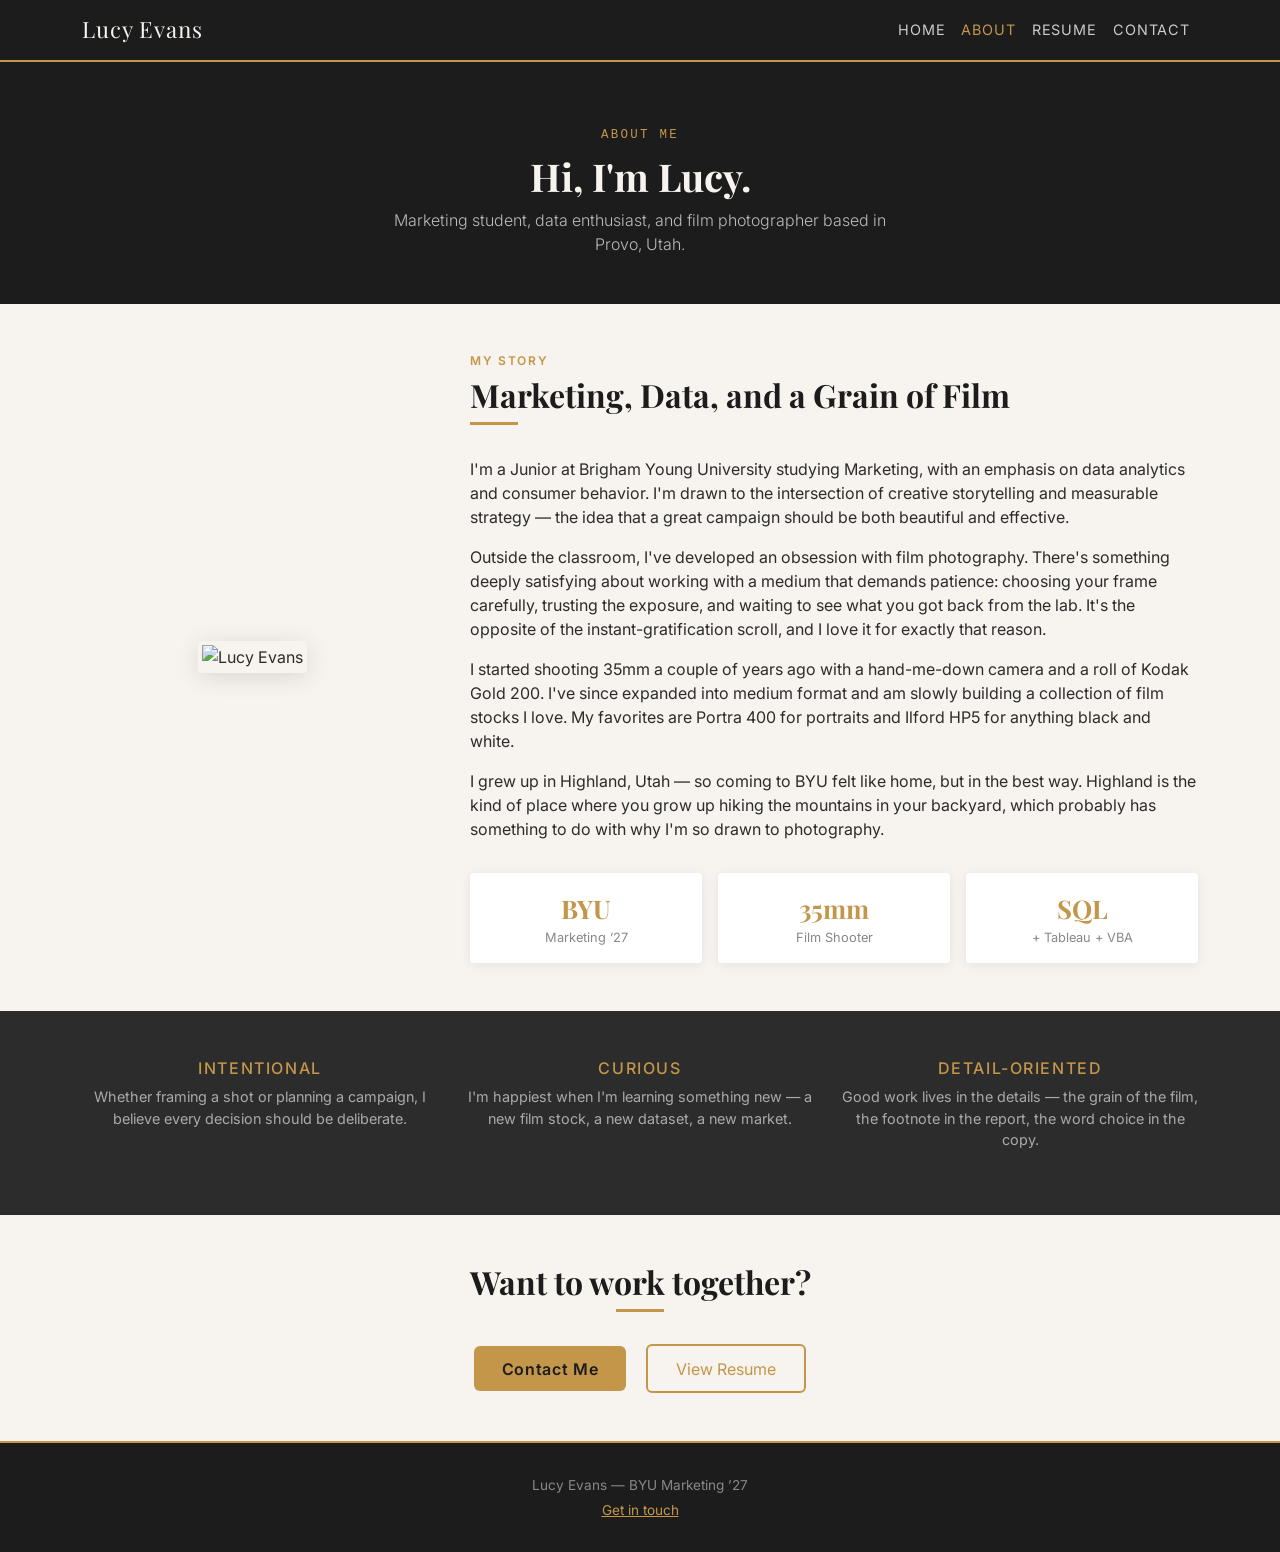
==== about.html @ a1a6d491 "Initial commit — IS201 final project" ====
<!DOCTYPE html>
<html lang="en">
<head>
  <meta charset="UTF-8" />
  <meta name="viewport" content="width=device-width, initial-scale=1.0" />
  <title>About — Lucy Evans</title>
  <link rel="stylesheet" href="https://cdn.jsdelivr.net/npm/bootstrap@5.3.3/dist/css/bootstrap.min.css" />
  <link rel="stylesheet" href="css/bootstrap-custom.css" />
</head>
<body>

  <!-- Navbar -->
  <nav class="navbar navbar-expand-lg">
    <div class="container">
      <a class="navbar-brand" href="index.html">Lucy Evans</a>
      <button class="navbar-toggler" type="button" data-bs-toggle="collapse" data-bs-target="#mainNav">
        <span class="navbar-toggler-icon" style="filter: invert(1);"></span>
      </button>
      <div class="collapse navbar-collapse" id="mainNav">
        <ul class="navbar-nav ms-auto">
          <li class="nav-item"><a class="nav-link" href="index.html">Home</a></li>
          <li class="nav-item"><a class="nav-link active" href="about.html">About</a></li>
          <li class="nav-item"><a class="nav-link" href="resume.html">Resume</a></li>
          <li class="nav-item"><a class="nav-link" href="contact.html">Contact</a></li>
        </ul>
      </div>
    </div>
  </nav>

  <!-- Page header -->
  <section class="hero text-center" style="padding: 4rem 0 3rem;">
    <div class="container">
      <p style="font-size:0.78rem; letter-spacing:0.18em; text-transform:uppercase; color:#C4964A; font-family:monospace; margin-bottom:0.6rem;">About Me</p>
      <h1 style="font-size:2.4rem;">Hi, I'm Lucy.</h1>
      <p class="lead" style="max-width:520px; margin:0.6rem auto 0; color:#BBBBBB; font-size:1rem;">Marketing student, data enthusiast, and film photographer based in Provo, Utah.</p>
    </div>
  </section>

  <!-- Main about content -->
  <section class="py-5">
    <div class="container">
      <div class="row align-items-center g-5">

        <!-- Photo -->
        <div class="col-md-4 text-center">
          <img
            src="images/IMG_3804.JPG"
            alt="Lucy Evans"
            class="img-fluid"
            style="border-radius:4px; box-shadow:0 4px 24px rgba(0,0,0,0.12); border:4px solid #F7F3EE;"
          />
        </div>

        <!-- Text -->
        <div class="col-md-8">
          <p class="section-label">My Story</p>
          <h2 class="section-title">Marketing, Data, and a Grain of Film</h2>
          <div class="section-divider"></div>

          <p>I'm a Junior at Brigham Young University studying Marketing, with an emphasis on data analytics and consumer behavior. I'm drawn to the intersection of creative storytelling and measurable strategy — the idea that a great campaign should be both beautiful and effective.</p>

          <p>Outside the classroom, I've developed an obsession with film photography. There's something deeply satisfying about working with a medium that demands patience: choosing your frame carefully, trusting the exposure, and waiting to see what you got back from the lab. It's the opposite of the instant-gratification scroll, and I love it for exactly that reason.</p>

          <p>I started shooting 35mm a couple of years ago with a hand-me-down camera and a roll of Kodak Gold 200. I've since expanded into medium format and am slowly building a collection of film stocks I love. My favorites are Portra 400 for portraits and Ilford HP5 for anything black and white.</p>

          <p>I grew up in Highland, Utah — so coming to BYU felt like home, but in the best way. Highland is the kind of place where you grow up hiking the mountains in your backyard, which probably has something to do with why I'm so drawn to photography.</p>

          <div class="row g-3 mt-3">
            <div class="col-sm-4">
              <div class="card p-3 text-center">
                <div style="font-size:1.6rem; font-family:'Playfair Display',serif; font-weight:700; color:#C4964A;">BYU</div>
                <div style="font-size:0.8rem; color:#888;">Marketing &rsquo;27</div>
              </div>
            </div>
            <div class="col-sm-4">
              <div class="card p-3 text-center">
                <div style="font-size:1.6rem; font-family:'Playfair Display',serif; font-weight:700; color:#C4964A;">35mm</div>
                <div style="font-size:0.8rem; color:#888;">Film Shooter</div>
              </div>
            </div>
            <div class="col-sm-4">
              <div class="card p-3 text-center">
                <div style="font-size:1.6rem; font-family:'Playfair Display',serif; font-weight:700; color:#C4964A;">SQL</div>
                <div style="font-size:0.8rem; color:#888;">+ Tableau + VBA</div>
              </div>
            </div>
          </div>
        </div>

      </div>
    </div>
  </section>

  <!-- Values strip -->
  <section class="py-5" style="background-color:#2C2C2C; color:#E8E0D0;">
    <div class="container">
      <div class="row g-4 text-center">
        <div class="col-md-4">
          <h3 style="color:#C4964A; font-size:1rem; letter-spacing:0.1em; text-transform:uppercase; font-family:'Inter',sans-serif;">Intentional</h3>
          <p style="color:#AAA; font-size:0.9rem; margin-top:0.5rem;">Whether framing a shot or planning a campaign, I believe every decision should be deliberate.</p>
        </div>
        <div class="col-md-4">
          <h3 style="color:#C4964A; font-size:1rem; letter-spacing:0.1em; text-transform:uppercase; font-family:'Inter',sans-serif;">Curious</h3>
          <p style="color:#AAA; font-size:0.9rem; margin-top:0.5rem;">I'm happiest when I'm learning something new — a new film stock, a new dataset, a new market.</p>
        </div>
        <div class="col-md-4">
          <h3 style="color:#C4964A; font-size:1rem; letter-spacing:0.1em; text-transform:uppercase; font-family:'Inter',sans-serif;">Detail-Oriented</h3>
          <p style="color:#AAA; font-size:0.9rem; margin-top:0.5rem;">Good work lives in the details — the grain of the film, the footnote in the report, the word choice in the copy.</p>
        </div>
      </div>
    </div>
  </section>

  <!-- CTA -->
  <section class="py-5 text-center">
    <div class="container">
      <h2 class="section-title">Want to work together?</h2>
      <div class="section-divider mx-auto"></div>
      <a href="contact.html" class="btn btn-accent me-3">Contact Me</a>
      <a href="resume.html" class="btn" style="border:2px solid #C4964A; color:#C4964A; padding:0.65rem 1.75rem;">View Resume</a>
    </div>
  </section>

  <!-- Footer -->
  <footer class="text-center">
    <div class="container">
      <p class="mb-1">Lucy Evans &mdash; BYU Marketing &rsquo;27</p>
      <p class="mb-0"><a href="contact.html" style="color: #C4964A;">Get in touch</a></p>
    </div>
  </footer>

  <script src="https://cdn.jsdelivr.net/npm/bootstrap@5.3.3/dist/js/bootstrap.bundle.min.js"></script>
</body>
</html>
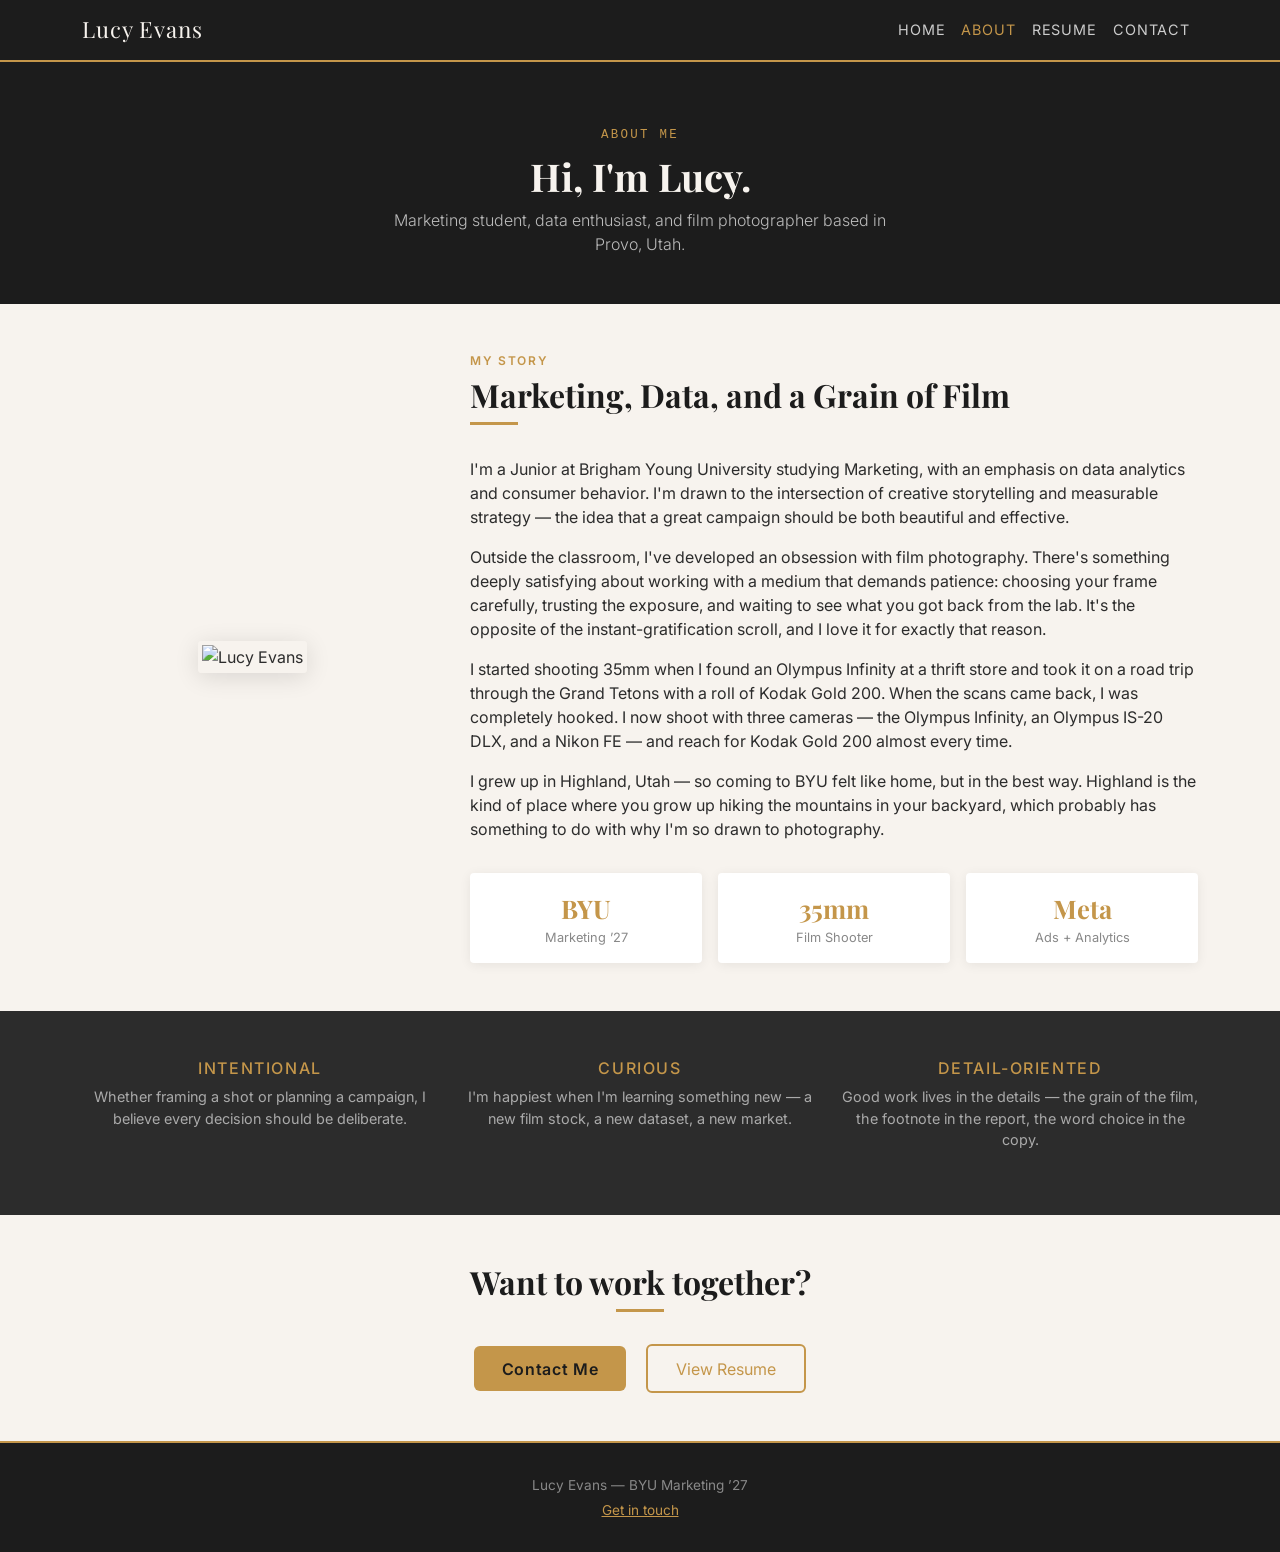
==== commit fb9a8631: "Fix film stock consistency and update about page bio" ====
--- a/about.html
+++ b/about.html
@@ -61,7 +61,7 @@
 
           <p>Outside the classroom, I've developed an obsession with film photography. There's something deeply satisfying about working with a medium that demands patience: choosing your frame carefully, trusting the exposure, and waiting to see what you got back from the lab. It's the opposite of the instant-gratification scroll, and I love it for exactly that reason.</p>
 
-          <p>I started shooting 35mm a couple of years ago with a hand-me-down camera and a roll of Kodak Gold 200. I've since expanded into medium format and am slowly building a collection of film stocks I love. My favorites are Portra 400 for portraits and Ilford HP5 for anything black and white.</p>
+          <p>I started shooting 35mm when I found an Olympus Infinity at a thrift store and took it on a road trip through the Grand Tetons with a roll of Kodak Gold 200. When the scans came back, I was completely hooked. I now shoot with three cameras — the Olympus Infinity, an Olympus IS-20 DLX, and a Nikon FE — and reach for Kodak Gold 200 almost every time.</p>
 
           <p>I grew up in Highland, Utah — so coming to BYU felt like home, but in the best way. Highland is the kind of place where you grow up hiking the mountains in your backyard, which probably has something to do with why I'm so drawn to photography.</p>
 
@@ -80,8 +80,8 @@
             </div>
             <div class="col-sm-4">
               <div class="card p-3 text-center">
-                <div style="font-size:1.6rem; font-family:'Playfair Display',serif; font-weight:700; color:#C4964A;">SQL</div>
-                <div style="font-size:0.8rem; color:#888;">+ Tableau + VBA</div>
+                <div style="font-size:1.6rem; font-family:'Playfair Display',serif; font-weight:700; color:#C4964A;">Meta</div>
+                <div style="font-size:0.8rem; color:#888;">Ads + Analytics</div>
               </div>
             </div>
           </div>
